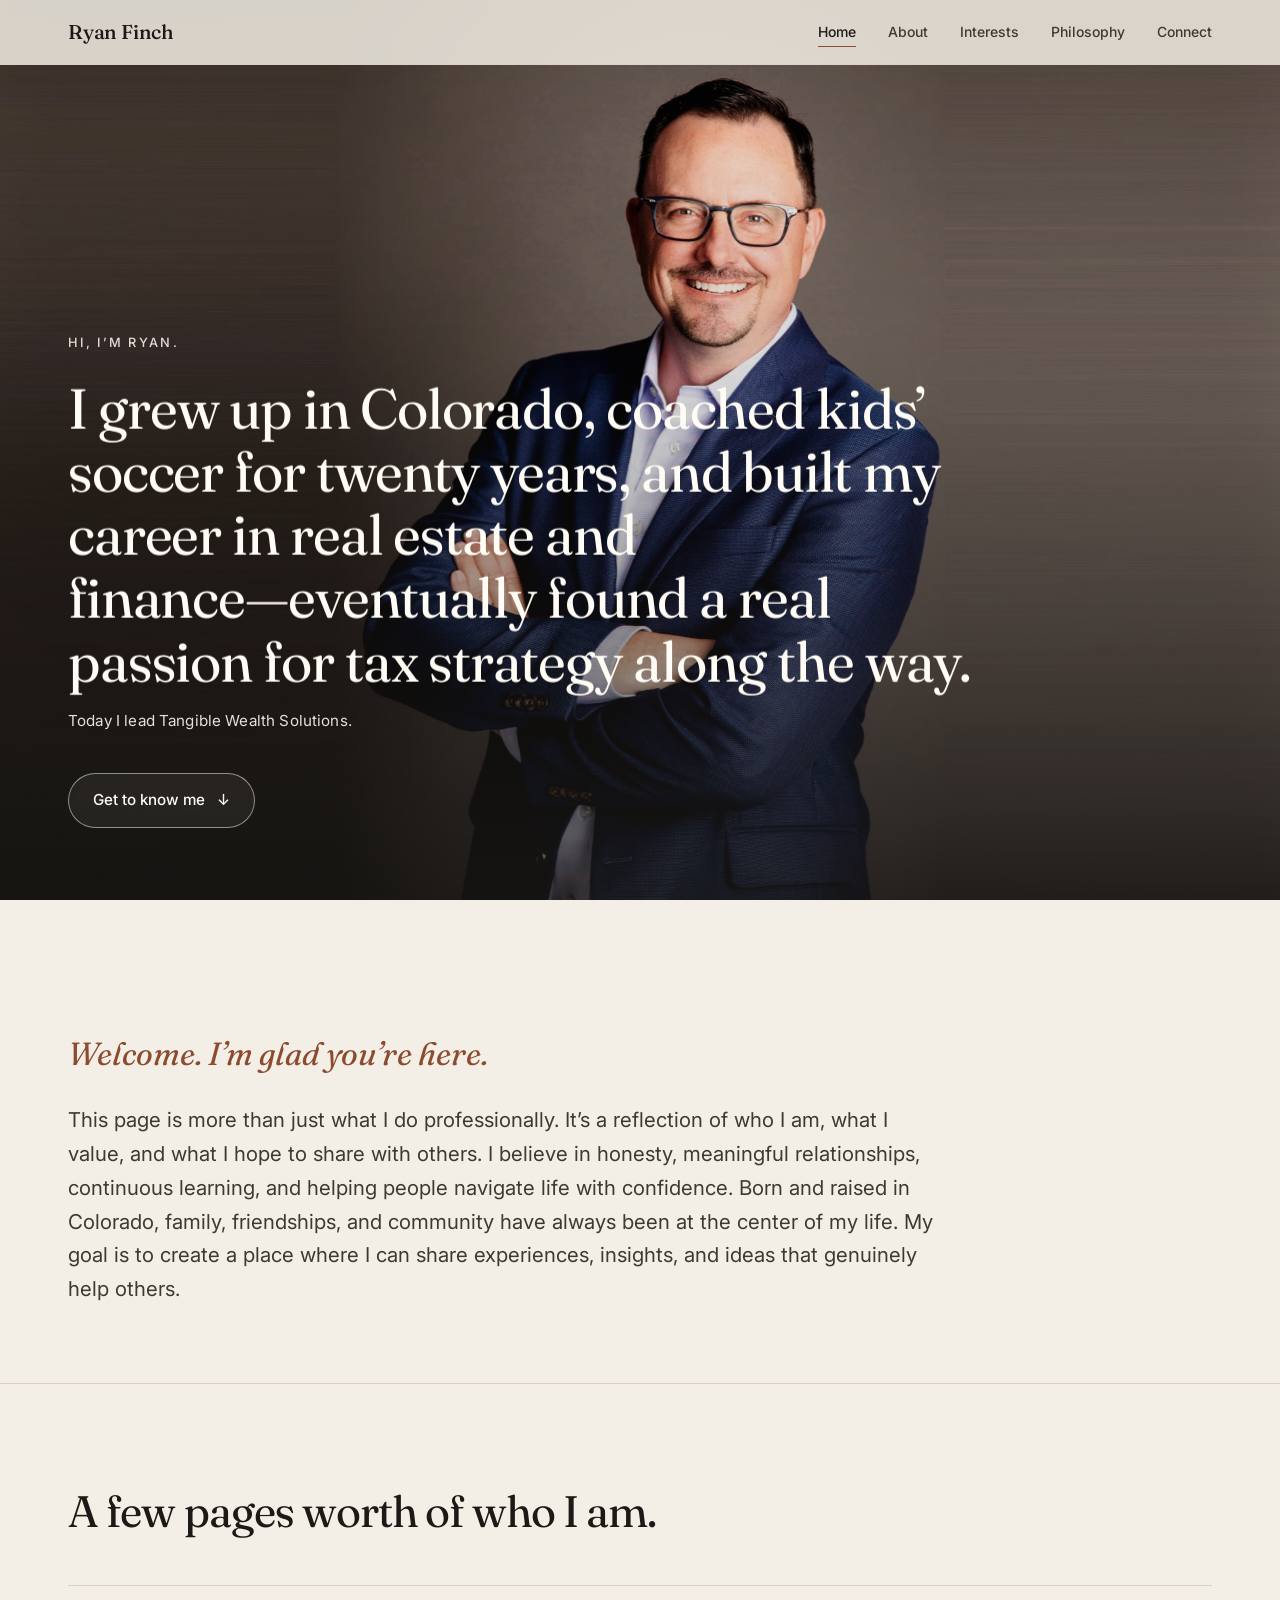
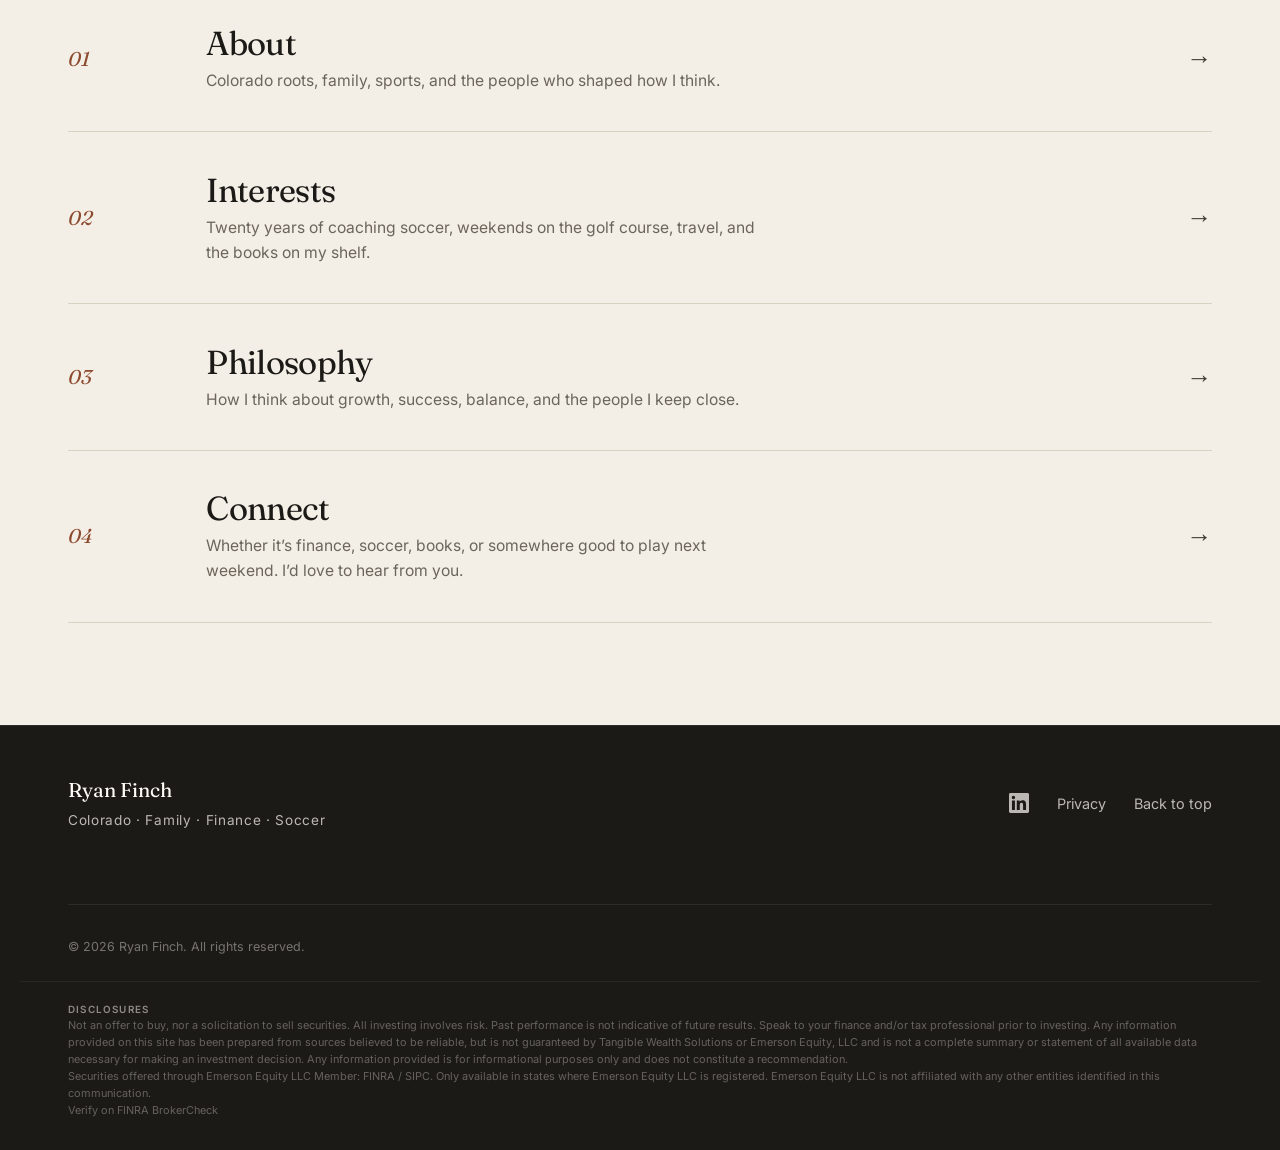
==== index.html @ 147a2b05 "minor updates before compliance review Minor edit to disclosure footer and file names for consistenc" ====
<!DOCTYPE html>
<html lang="en">
<head>
<meta charset="UTF-8" />
<meta name="viewport" content="width=device-width, initial-scale=1.0" />
<title>Ryan Finch | President of Tangible Wealth Solutions</title>
<meta name="description" content="Ryan Finch is President of Tangible Wealth Solutions. A personal site on family, soccer, Colorado, and how he thinks about helping people with money." />
<link rel="preconnect" href="https://fonts.googleapis.com" />
<link rel="preconnect" href="https://fonts.gstatic.com" crossorigin />
<link href="https://fonts.googleapis.com/css2?family=Fraunces:opsz,wght@9..144,300;9..144,400;9..144,500;9..144,600&family=Inter:wght@300;400;500;600&display=swap" rel="stylesheet" />
<link rel="icon" href="assets_favicon.ico" sizes="any" />
<link rel="icon" type="image/png" sizes="32x32" href="assets_favicon-32.png" />
<link rel="icon" type="image/png" sizes="192x192" href="assets_favicon-192.png" />
<link rel="apple-touch-icon" sizes="180x180" href="assets_apple-touch-icon.png" />
<link rel="stylesheet" href="styles.css" />
<script type="application/ld+json">
{
  "@context": "https://schema.org",
  "@type": "Person",
  "name": "Ryan Finch",
  "jobTitle": "President",
  "worksFor": {
    "@type": "Organization",
    "name": "Tangible Wealth Solutions"
  },
  "url": "https://ryandfinch.com/",
  "sameAs": [
    "https://www.linkedin.com/in/ryandfinch/"
  ],
  "alumniOf": {
    "@type": "CollegeOrUniversity",
    "name": "Colorado State University"
  },
  "homeLocation": {
    "@type": "Place",
    "name": "Colorado, United States"
  }
}
</script>
</head>
<body>

<header class="nav">
  <div class="nav__inner">
    <a href="index.html" class="nav__brand">Ryan Finch</a>
    <button class="nav__toggle" aria-label="Open menu" aria-controls="nav-menu" aria-expanded="false">
      <span class="nav__toggle-line"></span>
      <span class="nav__toggle-line"></span>
      <span class="nav__toggle-line"></span>
    </button>
    <nav class="nav__links" id="nav-menu">
      <a href="index.html" aria-current="page">Home</a>
      <a href="about.html">About</a>
      <a href="interests.html">Interests</a>
      <a href="philosophy.html">Philosophy</a>
      <a href="connect.html">Connect</a>
    </nav>
  </div>
</header>

<main>

  <section class="hero">
    <div class="hero__media">
      <img src="assets_hero.jpg" alt="Ryan Finch" />
    </div>
    <div class="hero__overlay">
      <p class="hero__eyebrow">Hi, I&rsquo;m Ryan.</p>
      <h1 class="hero__headline">I grew up in Colorado, coached kids&rsquo; soccer for twenty years, and built my career in real estate and finance&mdash;eventually found a real passion for tax strategy along the way.</h1>
      <p class="hero__sub">Today I lead Tangible Wealth Solutions.</p>
      <a class="hero__cta" href="about.html">
        <span>Get to know me</span>
        <span class="arrow" aria-hidden="true">&darr;</span>
      </a>
    </div>
  </section>

  <section class="welcome">
    <div class="container">
      <p class="welcome__lede">Welcome. I&rsquo;m glad you&rsquo;re here.</p>
      <p class="welcome__body">
        This page is more than just what I do professionally. It&rsquo;s a reflection of who I am, what I value,
        and what I hope to share with others. I believe in honesty, meaningful relationships, continuous learning,
        and helping people navigate life with confidence. Born and raised in Colorado, family, friendships, and
        community have always been at the center of my life. My goal is to create a place where I can share
        experiences, insights, and ideas that genuinely help others.
      </p>
    </div>
  </section>

  <section class="chapters">
    <div class="container">
      <div class="chapters__head">
        <h2 class="chapters__title">A few pages worth of who I am.</h2>
      </div>

      <div class="chapter-list">
        <a class="chapter" href="about.html">
          <span class="chapter__num">01</span>
          <div class="chapter__body">
            <h3 class="chapter__title">About</h3>
            <p class="chapter__tease">Colorado roots, family, sports, and the people who shaped how I think.</p>
          </div>
          <span class="chapter__arrow" aria-hidden="true">&rarr;</span>
        </a>

        <a class="chapter" href="interests.html">
          <span class="chapter__num">02</span>
          <div class="chapter__body">
            <h3 class="chapter__title">Interests</h3>
            <p class="chapter__tease">Twenty years of coaching soccer, weekends on the golf course, travel, and the books on my shelf.</p>
          </div>
          <span class="chapter__arrow" aria-hidden="true">&rarr;</span>
        </a>

        <a class="chapter" href="philosophy.html">
          <span class="chapter__num">03</span>
          <div class="chapter__body">
            <h3 class="chapter__title">Philosophy</h3>
            <p class="chapter__tease">How I think about growth, success, balance, and the people I keep close.</p>
          </div>
          <span class="chapter__arrow" aria-hidden="true">&rarr;</span>
        </a>

        <a class="chapter" href="connect.html">
          <span class="chapter__num">04</span>
          <div class="chapter__body">
            <h3 class="chapter__title">Connect</h3>
            <p class="chapter__tease">Whether it&rsquo;s finance, soccer, books, or somewhere good to play next weekend. I&rsquo;d love to hear from you.</p>
          </div>
          <span class="chapter__arrow" aria-hidden="true">&rarr;</span>
        </a>
      </div>
    </div>
  </section>

  <footer class="footer">
    <div class="container footer__inner">
      <div>
        <p class="footer__name">Ryan Finch</p>
        <p class="footer__tag">Colorado &middot; Family &middot; Finance &middot; Soccer</p>
      </div>
      <div class="footer__links">
        <a class="footer__icon" href="https://www.linkedin.com/in/ryandfinch/" target="_blank" rel="noopener" aria-label="LinkedIn"><svg viewBox="0 0 24 24" aria-hidden="true"><path d="M20.45 20.45h-3.55v-5.57c0-1.33-.03-3.04-1.85-3.04-1.85 0-2.14 1.45-2.14 2.94v5.67H9.36V9h3.41v1.56h.05c.48-.9 1.64-1.85 3.37-1.85 3.6 0 4.27 2.37 4.27 5.46v6.28zM5.34 7.43a2.06 2.06 0 1 1 0-4.12 2.06 2.06 0 0 1 0 4.12zM7.12 20.45H3.56V9h3.56v11.45zM22.23 0H1.77C.79 0 0 .77 0 1.72v20.56C0 23.23.79 24 1.77 24h20.46c.98 0 1.77-.77 1.77-1.72V1.72C24 .77 23.21 0 22.23 0z"/></svg></a>
        <a href="privacy.html">Privacy</a>
        <a href="#top">Back to top</a>
      </div>
      <p class="footer__copy">&copy; <span id="year"></span> Ryan Finch. All rights reserved.</p>
    </div>
    <div class="container footer__disclosures">
      <p class="footer__disclosures-title">Disclosures</p>
      <p>Not an offer to buy, nor a solicitation to sell securities. All investing involves risk. Past performance is not indicative of future results. Speak to your finance and/or tax professional prior to investing. Any information provided on this site has been prepared from sources believed to be reliable, but is not guaranteed by Tangible Wealth Solutions or Emerson Equity, LLC and is not a complete summary or statement of all available data necessary for making an investment decision. Any information provided is for informational purposes only and does not constitute a recommendation.</p>
      <p>Securities offered through Emerson Equity LLC Member: <a href="https://www.finra.org/" target="_blank" rel="noopener">FINRA</a> / <a href="https://www.sipc.org/" target="_blank" rel="noopener">SIPC</a>. Only available in states where Emerson Equity LLC is registered. Emerson Equity LLC is not affiliated with any other entities identified in this communication.</p>
      <p><a href="https://brokercheck.finra.org" target="_blank" rel="noopener">Verify on FINRA BrokerCheck</a></p>
    </div>
  </footer>

</main>

<script src="script.js"></script>
</body>
</html>
---- styles.css ----
/* =========================
   Ryan Finch | Personal Site
   Inspired by warm, editorial,
   minimal portfolio aesthetics.
   ========================= */

:root {
  --bg:        #F4EFE6;   /* warm cream */
  --bg-deep:   #ECE5D8;   /* slightly deeper cream */
  --ink:       #1C1A17;   /* near-black, warm */
  --ink-soft:  #3D3A33;
  --muted:     #6B655B;
  --line:      #D9D2C3;
  --accent:    #8C4A2E;   /* terracotta / Colorado red rock */
  --accent-2:  #2E4A3B;   /* deep pine green */
  --white:     #FFFCF6;

  --serif: "Fraunces", "Cormorant Garamond", Georgia, "Times New Roman", serif;
  --sans:  "Inter", -apple-system, BlinkMacSystemFont, "Segoe UI", Roboto, sans-serif;

  --maxw: 1240px;
  --gut:  clamp(1.25rem, 4vw, 3rem);
}

* { box-sizing: border-box; }

html { scroll-behavior: smooth; }

body {
  margin: 0;
  background: var(--bg);
  color: var(--ink);
  font-family: var(--sans);
  font-weight: 400;
  font-size: 17px;
  line-height: 1.6;
  -webkit-font-smoothing: antialiased;
  -moz-osx-font-smoothing: grayscale;
}

img { max-width: 100%; display: block; }

a { color: inherit; text-decoration: none; }

.container {
  max-width: var(--maxw);
  margin: 0 auto;
  padding: 0 var(--gut);
}

/* =========================
   Navigation
   ========================= */
.nav {
  position: fixed;
  top: 0; left: 0; right: 0;
  z-index: 50;
  background: rgba(244, 239, 230, 0.85);
  backdrop-filter: blur(12px);
  -webkit-backdrop-filter: blur(12px);
  border-bottom: 1px solid rgba(217, 210, 195, 0.6);
}
.nav__inner {
  max-width: var(--maxw);
  margin: 0 auto;
  padding: 1rem var(--gut);
  display: flex;
  align-items: center;
  justify-content: space-between;
}
.nav__brand {
  font-family: var(--serif);
  font-size: 1.25rem;
  font-weight: 500;
  letter-spacing: -0.01em;
}
.nav__links {
  display: flex;
  gap: 2rem;
}
.nav__links a {
  font-size: 0.875rem;
  font-weight: 500;
  color: var(--ink-soft);
  position: relative;
  transition: color 0.2s ease;
}
.nav__links a::after {
  content: "";
  position: absolute;
  left: 0; right: 0; bottom: -4px;
  height: 1px;
  background: var(--accent);
  transform: scaleX(0);
  transform-origin: left;
  transition: transform 0.3s ease;
}
.nav__links a:hover { color: var(--ink); }
.nav__links a:hover::after { transform: scaleX(1); }
.nav__links a[aria-current="page"] { color: var(--ink); }
.nav__links a[aria-current="page"]::after { transform: scaleX(1); }

.nav__toggle {
  display: none;
  background: transparent;
  border: 0;
  padding: 0.4rem 0.55rem;
  cursor: pointer;
  width: 2.6rem;
  height: 2.6rem;
  border-radius: 999px;
  transition: background 0.2s ease;
}
.nav__toggle:hover { background: rgba(28, 26, 23, 0.05); }
.nav__toggle-line {
  display: block;
  width: 22px;
  height: 1.5px;
  background: var(--ink);
  margin: 5px auto;
  transition: transform 0.3s ease, opacity 0.2s ease;
  transform-origin: center;
}

@media (max-width: 720px) {
  .nav__brand { font-size: 1.05rem; }
  .nav__toggle { display: block; }

  .nav__links {
    position: absolute;
    top: 100%;
    left: 0;
    right: 0;
    flex-direction: column;
    gap: 0;
    padding: 0.5rem var(--gut) 1rem;
    background: rgba(244, 239, 230, 0.98);
    backdrop-filter: blur(12px);
    -webkit-backdrop-filter: blur(12px);
    border-bottom: 1px solid rgba(217, 210, 195, 0.6);
    transform: translateY(-8px);
    opacity: 0;
    pointer-events: none;
    transition: transform 0.25s ease, opacity 0.25s ease;
  }
  .nav.is-open .nav__links {
    transform: translateY(0);
    opacity: 1;
    pointer-events: auto;
  }
  .nav__links a {
    font-size: 1rem;
    padding: 0.85rem 0.25rem;
    border-bottom: 1px solid rgba(217, 210, 195, 0.55);
  }
  .nav__links a:last-child { border-bottom: 0; }
  .nav__links a::after { display: none; }

  .nav.is-open .nav__toggle-line:nth-child(1) {
    transform: translateY(6.5px) rotate(45deg);
  }
  .nav.is-open .nav__toggle-line:nth-child(2) {
    opacity: 0;
  }
  .nav.is-open .nav__toggle-line:nth-child(3) {
    transform: translateY(-6.5px) rotate(-45deg);
  }
}

/* =========================
   Hero
   ========================= */
.hero {
  position: relative;
  min-height: 100vh;
  width: 100%;
  overflow: hidden;
  display: flex;
  align-items: flex-end;
}
.hero__media {
  position: absolute; inset: 0;
  z-index: 0;
}
.hero__media img {
  width: 100%;
  height: 100%;
  object-fit: cover;
  object-position: center top;
  filter: saturate(0.95) contrast(1.02);
}
.hero__media::after {
  content: "";
  position: absolute; inset: 0;
  background: linear-gradient(
    180deg,
    rgba(28, 26, 23, 0.05) 0%,
    rgba(28, 26, 23, 0.15) 40%,
    rgba(28, 26, 23, 0.75) 100%
  );
}
.hero__overlay {
  position: relative;
  z-index: 1;
  width: 100%;
  max-width: var(--maxw);
  margin: 0 auto;
  padding: 0 var(--gut) clamp(3rem, 8vh, 6rem);
  color: var(--white);
}
.hero__eyebrow {
  font-family: var(--sans);
  font-size: 0.8rem;
  text-transform: uppercase;
  letter-spacing: 0.18em;
  margin: 0 0 1.5rem;
  opacity: 0.85;
  font-weight: 500;
}
.hero__headline {
  font-family: var(--serif);
  font-weight: 400;
  font-size: clamp(1.85rem, 4.4vw, 3.85rem);
  line-height: 1.12;
  letter-spacing: -0.02em;
  margin: 0 0 1rem;
  max-width: 26ch;
}
.hero__sub {
  font-family: var(--sans);
  font-size: clamp(0.95rem, 1.1vw, 1.05rem);
  letter-spacing: 0.01em;
  margin: 0 0 2.5rem;
  opacity: 0.88;
  font-weight: 400;
}
.hero__cta {
  display: inline-flex;
  align-items: center;
  gap: 0.75rem;
  font-size: 0.95rem;
  font-weight: 500;
  padding: 0.9rem 1.5rem;
  border: 1px solid rgba(255, 252, 246, 0.5);
  border-radius: 999px;
  background: rgba(255, 252, 246, 0.06);
  backdrop-filter: blur(4px);
  transition: background 0.25s ease, border-color 0.25s ease, transform 0.25s ease;
}
.hero__cta:hover {
  background: rgba(255, 252, 246, 0.15);
  border-color: rgba(255, 252, 246, 0.9);
  transform: translateY(-1px);
}
.hero__cta .arrow {
  transition: transform 0.25s ease;
}
.hero__cta:hover .arrow { transform: translateY(3px); }

/* Desktop: backdrop color matches the photo's studio background so the
   scaled-down image (set via script.js parallax) blends at the edges.
   Image scale lives in script.js; CSS transforms here would be overridden. */
@media (min-width: 900px) {
  .hero__media { background: #3a322c; }
}

/* =========================
   Section primitives
   ========================= */
.section-title {
  font-family: var(--serif);
  font-weight: 400;
  font-size: clamp(1.85rem, 4vw, 3rem);
  line-height: 1.15;
  letter-spacing: -0.02em;
  margin: 0 0 2rem;
  color: var(--ink);
}
.section-title--large {
  font-size: clamp(2.25rem, 5vw, 4rem);
  max-width: 22ch;
  margin-bottom: 3rem;
}
.section-title--center {
  text-align: center;
  margin-left: auto;
  margin-right: auto;
  max-width: 16ch;
}
.section-num {
  font-family: var(--sans);
  font-size: 0.78rem;
  font-weight: 500;
  letter-spacing: 0.15em;
  color: var(--accent);
}
.section-name {
  font-family: var(--sans);
  font-size: 0.78rem;
  font-weight: 500;
  letter-spacing: 0.15em;
  text-transform: uppercase;
  color: var(--muted);
  margin-left: 0.75rem;
}

/* =========================
   Welcome
   ========================= */
.welcome {
  padding: clamp(5rem, 10vw, 8rem) 0 clamp(3rem, 6vw, 5rem);
  background: var(--bg);
}
.welcome__lede {
  font-family: var(--serif);
  font-style: italic;
  font-size: clamp(1.5rem, 3vw, 2rem);
  color: var(--accent);
  margin: 0 0 1.5rem;
  max-width: 880px;
}
.welcome__body {
  font-size: clamp(1.1rem, 1.6vw, 1.3rem);
  line-height: 1.65;
  color: var(--ink-soft);
  margin: 0;
  max-width: 880px;
}

/* =========================
   About
   ========================= */
.about {
  padding: clamp(4rem, 8vw, 7rem) 0;
  border-top: 1px solid var(--line);
}
.about__grid {
  display: block;
}
.about__content { max-width: 880px; }
.about__content p {
  font-size: 1.05rem;
  line-height: 1.75;
  color: var(--ink-soft);
  margin: 0 0 1.4rem;
}
.about__close {
  font-family: var(--serif);
  font-style: italic;
  font-size: 1.25rem !important;
  color: var(--ink) !important;
  border-left: 2px solid var(--accent);
  padding-left: 1.25rem;
  margin-top: 2rem !important;
}

/* =========================
   Values
   ========================= */
.values {
  padding: clamp(4rem, 8vw, 7rem) 0;
  background: var(--bg-deep);
  border-top: 1px solid var(--line);
}
.values__head {
  text-align: center;
  margin-bottom: 0.5rem;
}
.values__head .section-name { margin-left: 0.75rem; }
.values__grid {
  margin-top: 3rem;
  display: grid;
  grid-template-columns: repeat(auto-fit, minmax(220px, 1fr));
  gap: 1px;
  background: var(--line);
  border: 1px solid var(--line);
}
.value {
  background: var(--bg-deep);
  padding: 2.5rem 2rem;
  transition: background 0.3s ease;
}
.value:hover { background: var(--bg); }
.value h3 {
  font-family: var(--serif);
  font-size: 1.4rem;
  font-weight: 500;
  margin: 0 0 0.75rem;
  color: var(--ink);
}
.value p {
  font-size: 0.96rem;
  color: var(--ink-soft);
  margin: 0;
  line-height: 1.6;
}

/* =========================
   Interests
   ========================= */
.interests {
  padding: clamp(4rem, 8vw, 7rem) 0;
  border-top: 1px solid var(--line);
}
.interests__head { margin-bottom: 3rem; }
.interests__head .section-name { margin-left: 0.75rem; }
.interests__head .section-title { margin-top: 1rem; }

.interest {
  background: var(--bg-deep);
  padding: clamp(2rem, 4vw, 3.5rem);
  border-radius: 4px;
  position: relative;
  transition: transform 0.4s ease, box-shadow 0.4s ease;
}
.interest:hover {
  transform: translateY(-2px);
  box-shadow: 0 20px 40px -25px rgba(28, 26, 23, 0.25);
}
.interest__tag {
  display: inline-block;
  font-size: 0.72rem;
  font-weight: 600;
  letter-spacing: 0.18em;
  text-transform: uppercase;
  color: var(--accent);
  margin-bottom: 1rem;
}
.interest h3 {
  font-family: var(--serif);
  font-size: clamp(1.4rem, 2.2vw, 1.85rem);
  font-weight: 400;
  line-height: 1.2;
  margin: 0 0 1.25rem;
  letter-spacing: -0.015em;
  color: var(--ink);
}
.interest p {
  font-size: 1rem;
  line-height: 1.7;
  color: var(--ink-soft);
  margin: 0 0 1rem;
}

/* Featured (soccer) */
.interest--featured {
  display: grid;
  grid-template-columns: 1fr 2fr;
  gap: clamp(2rem, 4vw, 4rem);
  margin-bottom: 1.5rem;
}
.interest--featured .interest__meta {
  display: flex;
  flex-direction: column;
  justify-content: space-between;
}
.interest--featured .interest__lede {
  font-family: var(--serif);
  font-size: clamp(1.5rem, 2.4vw, 2.1rem);
  line-height: 1.2;
  color: var(--ink);
  margin-top: 1rem;
  letter-spacing: -0.015em;
}
.interest--featured blockquote {
  margin: 1.75rem 0;
  padding: 1.25rem 0 1.25rem 1.5rem;
  border-left: 3px solid var(--accent);
  font-family: var(--serif);
  font-style: italic;
  font-size: 1.25rem;
  line-height: 1.45;
  color: var(--ink);
}
@media (max-width: 800px) {
  .interest--featured { grid-template-columns: 1fr; }
}

/* Card row */
.interest-row {
  display: grid;
  grid-template-columns: 1fr 1fr;
  gap: 1.5rem;
}
.interest--wide { grid-column: 1 / -1; }
@media (max-width: 800px) {
  .interest-row { grid-template-columns: 1fr; }
}

/* Two-column body text inside an interest (collapses on mobile) */
.interest__two-col {
  display: grid;
  grid-template-columns: 1fr 1fr;
  gap: 2rem;
  margin-top: 2rem;
}
@media (max-width: 800px) {
  .interest__two-col { grid-template-columns: 1fr; gap: 0; }
}

.booklist {
  list-style: none;
  margin: 0.5rem 0 0;
  padding: 0;
}
.booklist li {
  padding: 1rem 0;
  border-bottom: 1px solid var(--line);
  font-size: 1rem;
  line-height: 1.6;
  color: var(--ink-soft);
}
.booklist li:last-child { border-bottom: none; }
.booklist strong {
  font-family: var(--serif);
  font-weight: 500;
  color: var(--ink);
  font-size: 1.08rem;
}

/* =========================
   Education
   ========================= */
.education {
  padding: clamp(4rem, 8vw, 7rem) 0;
  background: var(--bg-deep);
  border-top: 1px solid var(--line);
}
.education__grid {
  display: block;
}
.education__content { max-width: 880px; }
.education__major {
  font-family: var(--serif);
  font-style: italic;
  font-size: 1.2rem;
  color: var(--accent);
  margin: -1rem 0 1.5rem;
}
.education__content p {
  font-size: 1.05rem;
  line-height: 1.75;
  color: var(--ink-soft);
}

/* =========================
   Philosophy
   ========================= */
.philosophy {
  padding: clamp(5rem, 10vw, 9rem) 0;
  border-top: 1px solid var(--line);
}
.philosophy__head {
  margin-bottom: 1.5rem;
}
.philosophy__head .section-name { margin-left: 0.75rem; }
.philosophy__columns {
  margin-top: 3rem;
  display: grid;
  grid-template-columns: repeat(2, 1fr);
  gap: clamp(2rem, 5vw, 4rem) clamp(2rem, 4vw, 5rem);
}
.philosophy__columns h3 {
  font-family: var(--sans);
  font-size: 0.85rem;
  font-weight: 600;
  text-transform: uppercase;
  letter-spacing: 0.12em;
  color: var(--accent);
  margin: 0 0 1rem;
}
.philosophy__columns p {
  font-size: 1.05rem;
  line-height: 1.7;
  color: var(--ink-soft);
  margin: 0 0 1rem;
}
@media (max-width: 800px) {
  .philosophy__columns { grid-template-columns: 1fr; }
}

/* =========================
   Connect
   ========================= */
.connect {
  padding: clamp(5rem, 10vw, 9rem) 0;
  background: var(--ink);
  color: var(--white);
}
.connect__head {
  margin-bottom: 1.5rem;
}
.connect__head .section-num { color: #D9A87A; }
.connect__head .section-name { color: rgba(255,252,246,0.55); margin-left: 0.75rem; }
.connect .section-title { color: var(--white); }
.connect__lede {
  font-family: var(--serif);
  font-style: italic;
  font-size: clamp(1.15rem, 2vw, 1.5rem);
  line-height: 1.5;
  color: rgba(255,252,246,0.75);
  max-width: 38ch;
  margin: 0 0 2.5rem;
}
.connect__actions {
  display: flex;
  flex-wrap: wrap;
  gap: 1rem;
}
.btn {
  display: inline-flex;
  align-items: center;
  gap: 0.85rem;
  font-size: 1rem;
  font-weight: 500;
  padding: 1.1rem 1.75rem;
  border-radius: 999px;
  transition: background 0.25s ease, color 0.25s ease, transform 0.25s ease;
}
.btn--primary {
  background: var(--white);
  color: var(--ink);
}
.btn--primary:hover {
  background: #D9A87A;
  color: var(--ink);
  transform: translateY(-1px);
}
.btn .arrow {
  transition: transform 0.25s ease;
}
.btn:hover .arrow { transform: translateX(4px); }

/* =========================
   Footer
   ========================= */
.footer {
  background: var(--ink);
  color: rgba(255,252,246,0.7);
  padding: 3rem 0 2rem;
  border-top: 1px solid rgba(255,252,246,0.08);
}
.footer__inner {
  display: grid;
  grid-template-columns: 1fr auto;
  gap: 2rem;
  align-items: center;
}
.footer__name {
  font-family: var(--serif);
  font-size: 1.25rem;
  color: var(--white);
  margin: 0 0 0.25rem;
}
.footer__tag {
  font-size: 0.85rem;
  margin: 0;
  letter-spacing: 0.05em;
}
.footer__links {
  display: flex;
  gap: 1.75rem;
  font-size: 0.9rem;
}
.footer__links a {
  color: rgba(255,252,246,0.7);
  transition: color 0.2s ease;
}
.footer__links a:hover { color: var(--white); }
.footer__icon { display: inline-flex; align-items: center; }
.footer__icon svg { width: 20px; height: 20px; fill: currentColor; display: block; }
.footer__copy {
  grid-column: 1 / -1;
  font-size: 0.78rem;
  color: rgba(255,252,246,0.4);
  margin: 2.5rem 0 0;
  padding-top: 2rem;
  border-top: 1px solid rgba(255,252,246,0.08);
}
.footer__disclosures {
  margin-top: 1.5rem;
  padding-top: 1.25rem;
  border-top: 1px solid rgba(255,252,246,0.06);
  font-size: 0.68rem;
  line-height: 1.55;
  color: rgba(255,252,246,0.32);
}
.footer__disclosures p { margin: 0; }
.footer__disclosures-title {
  font-family: var(--sans);
  font-weight: 600;
  margin: 0 0 0.4rem;
  text-transform: uppercase;
  letter-spacing: 0.12em;
  font-size: 0.62rem;
  color: rgba(255,252,246,0.5);
}
@media (max-width: 640px) {
  .footer__inner { grid-template-columns: 1fr; }
}

/* =========================
   Reveal-on-scroll
   ========================= */
.reveal {
  opacity: 0;
  transform: translateY(20px);
  transition: opacity 0.8s ease, transform 0.8s ease;
}
.reveal.is-visible {
  opacity: 1;
  transform: translateY(0);
}

/* =========================
   Hero headline word cascade
   ========================= */
.hero__word {
  display: inline-block;
  opacity: 0;
  transform: translateY(0.45em);
  animation: hero-word-reveal 1s cubic-bezier(0.2, 0.8, 0.2, 1) forwards;
  will-change: transform, opacity;
}
@keyframes hero-word-reveal {
  to { opacity: 1; transform: translateY(0); }
}

/* =========================
   Click flash on cards & image links
   ========================= */
.is-clicked {
  animation: click-flash 0.55s cubic-bezier(0.2, 0.8, 0.2, 1);
}
@keyframes click-flash {
  0%, 100% { filter: none; }
  45% { filter: brightness(1.12) saturate(1.06); }
}
.gallery__item.is-clicked img,
.chapter.is-clicked .chapter__title { transition: transform 0.4s cubic-bezier(0.2, 0.8, 0.2, 1); }

/* Hero parallax layer needs a hint */
.hero__media img { will-change: transform; }

@media (prefers-reduced-motion: reduce) {
  * { transition: none !important; animation: none !important; }
  .reveal { opacity: 1; transform: none; }
  .hero__word { opacity: 1; transform: none; }
  html { scroll-behavior: auto; }
}

/* =========================
   Inner-page header
   (smaller than the home hero)
   ========================= */
.page-header {
  padding: clamp(7rem, 14vw, 11rem) 0 clamp(2.5rem, 5vw, 4rem);
  border-bottom: 1px solid var(--line);
}
.page-header__eyebrow {
  font-family: var(--sans);
  font-size: 0.78rem;
  letter-spacing: 0.18em;
  text-transform: uppercase;
  color: var(--accent);
  margin: 0 0 1.25rem;
  font-weight: 500;
}
.page-header__title {
  font-family: var(--serif);
  font-weight: 400;
  font-size: clamp(2.5rem, 6vw, 5rem);
  line-height: 1.05;
  letter-spacing: -0.025em;
  margin: 0 0 1.5rem;
  max-width: 22ch;
  color: var(--ink);
}
.page-header__lede {
  font-family: var(--serif);
  font-style: italic;
  font-size: clamp(1.1rem, 1.8vw, 1.4rem);
  line-height: 1.5;
  color: var(--ink-soft);
  max-width: 48ch;
  margin: 0;
}

/* =========================
   Chapter cards (homepage)
   ========================= */
.chapters {
  padding: clamp(4rem, 8vw, 7rem) 0;
  border-top: 1px solid var(--line);
}
.chapters__head {
  margin-bottom: 3rem;
  display: flex;
  flex-direction: column;
  gap: 1rem;
}
.chapters__head .section-name { margin-left: 0.75rem; }
.chapters__title {
  font-family: var(--serif);
  font-weight: 400;
  font-size: clamp(1.85rem, 3.5vw, 2.75rem);
  line-height: 1.15;
  letter-spacing: -0.02em;
  margin: 0;
  max-width: 24ch;
  color: var(--ink);
}
.chapter-list {
  border-top: 1px solid var(--line);
}
.chapter {
  display: grid;
  grid-template-columns: 100px 1fr auto;
  gap: clamp(1rem, 3vw, 3rem);
  align-items: center;
  padding: clamp(1.75rem, 3vw, 2.5rem) 0;
  border-bottom: 1px solid var(--line);
  transition: padding 0.3s ease;
}
.chapter:hover {
  padding-left: 0.5rem;
}
.chapter__num {
  font-family: var(--serif);
  font-style: italic;
  font-size: 1.25rem;
  color: var(--accent);
}
.chapter__body { display: flex; flex-direction: column; gap: 0.35rem; }
.chapter__title {
  font-family: var(--serif);
  font-weight: 400;
  font-size: clamp(1.5rem, 2.6vw, 2.25rem);
  line-height: 1.15;
  letter-spacing: -0.02em;
  margin: 0;
  color: var(--ink);
  transition: color 0.25s ease;
}
.chapter:hover .chapter__title { color: var(--accent); }
.chapter__tease {
  font-size: 0.98rem;
  color: var(--muted);
  margin: 0;
  max-width: 56ch;
}
.chapter__arrow {
  font-family: var(--serif);
  font-size: 1.6rem;
  color: var(--ink-soft);
  transition: transform 0.25s ease, color 0.25s ease;
}
.chapter:hover .chapter__arrow {
  transform: translateX(8px);
  color: var(--accent);
}
@media (max-width: 720px) {
  .chapter { grid-template-columns: 50px 1fr auto; gap: 1rem; }
  .chapter__num { font-size: 1rem; }
}

/* =========================
   Gallery (multi-image grid)
   ========================= */
.gallery {
  margin: 2rem 0 0;
  display: grid;
  grid-template-columns: 1.4fr 1fr 1fr;
  grid-template-rows: 1fr 1fr;
  gap: 0.75rem;
  min-height: 520px;
}
.gallery__item {
  position: relative;
  overflow: hidden;
  border-radius: 4px;
  background: var(--bg-deep);
}
.gallery__item img {
  width: 100%;
  height: 100%;
  object-fit: cover;
  transition: transform 0.6s ease;
}
.gallery__item:hover img { transform: scale(1.04); }
.gallery__item--tall {
  grid-row: 1 / span 2;
}
.gallery__caption {
  position: absolute;
  left: 1rem; bottom: 1rem;
  color: var(--white);
  font-family: var(--serif);
  font-style: italic;
  font-size: 0.95rem;
  text-shadow: 0 2px 8px rgba(0,0,0,0.5);
}
@media (max-width: 720px) {
  .gallery {
    grid-template-columns: 1fr 1fr;
    grid-template-rows: auto;
    min-height: 0;
  }
  .gallery__item--tall { grid-row: auto; grid-column: 1 / -1; aspect-ratio: 16/10; }
  .gallery__item:not(.gallery__item--tall) { aspect-ratio: 4/3; }
}

/* =========================
   Featured photo (single)
   ========================= */
.feature-photo {
  margin: 2rem 0 2.5rem;
  border-radius: 4px;
  overflow: hidden;
  background: var(--bg-deep);
}
.feature-photo img {
  width: 100%;
  height: auto;
  display: block;
  transition: transform 0.6s ease;
}
.feature-photo:hover img { transform: scale(1.02); }
.feature-photo__caption {
  font-family: var(--serif);
  font-style: italic;
  font-size: 0.95rem;
  color: var(--muted);
  margin: 0.85rem 0 0;
  text-align: center;
}

/* For the soccer feature: photo on one side, text on other */
.interest--photo-split {
  display: grid;
  grid-template-columns: 1fr 1fr;
  gap: 0;
  align-items: stretch;
  overflow: hidden;
  padding: 0 !important;
}
.interest--photo-split .interest__photo {
  background: var(--bg);
  min-height: 100%;
}
.interest--photo-split .interest__photo img {
  width: 100%;
  height: 100%;
  object-fit: cover;
  object-position: center;
}
.interest--photo-split .interest__text {
  padding: clamp(2rem, 4vw, 3.5rem);
}
@media (max-width: 800px) {
  .interest--photo-split { grid-template-columns: 1fr; }
  .interest--photo-split .interest__photo { aspect-ratio: 4/5; }
}

/* =========================
   Next-up (page-to-page nav)
   ========================= */
.next-up {
  padding: clamp(4rem, 8vw, 6rem) 0;
  border-top: 1px solid var(--line);
  background: var(--bg-deep);
}
.next-up a {
  display: flex;
  flex-direction: column;
  gap: 0.5rem;
  transition: transform 0.3s ease;
}
.next-up a:hover { transform: translateX(8px); }
.next-up__label {
  font-family: var(--sans);
  font-size: 0.78rem;
  text-transform: uppercase;
  letter-spacing: 0.18em;
  color: var(--accent);
}
.next-up__title {
  font-family: var(--serif);
  font-weight: 400;
  font-size: clamp(2rem, 4.5vw, 3.5rem);
  line-height: 1.1;
  letter-spacing: -0.02em;
  color: var(--ink);
  margin: 0;
}
.next-up__title .arrow {
  display: inline-block;
  margin-left: 0.5rem;
  transition: transform 0.3s ease;
}
.next-up a:hover .next-up__title .arrow { transform: translateX(6px); }
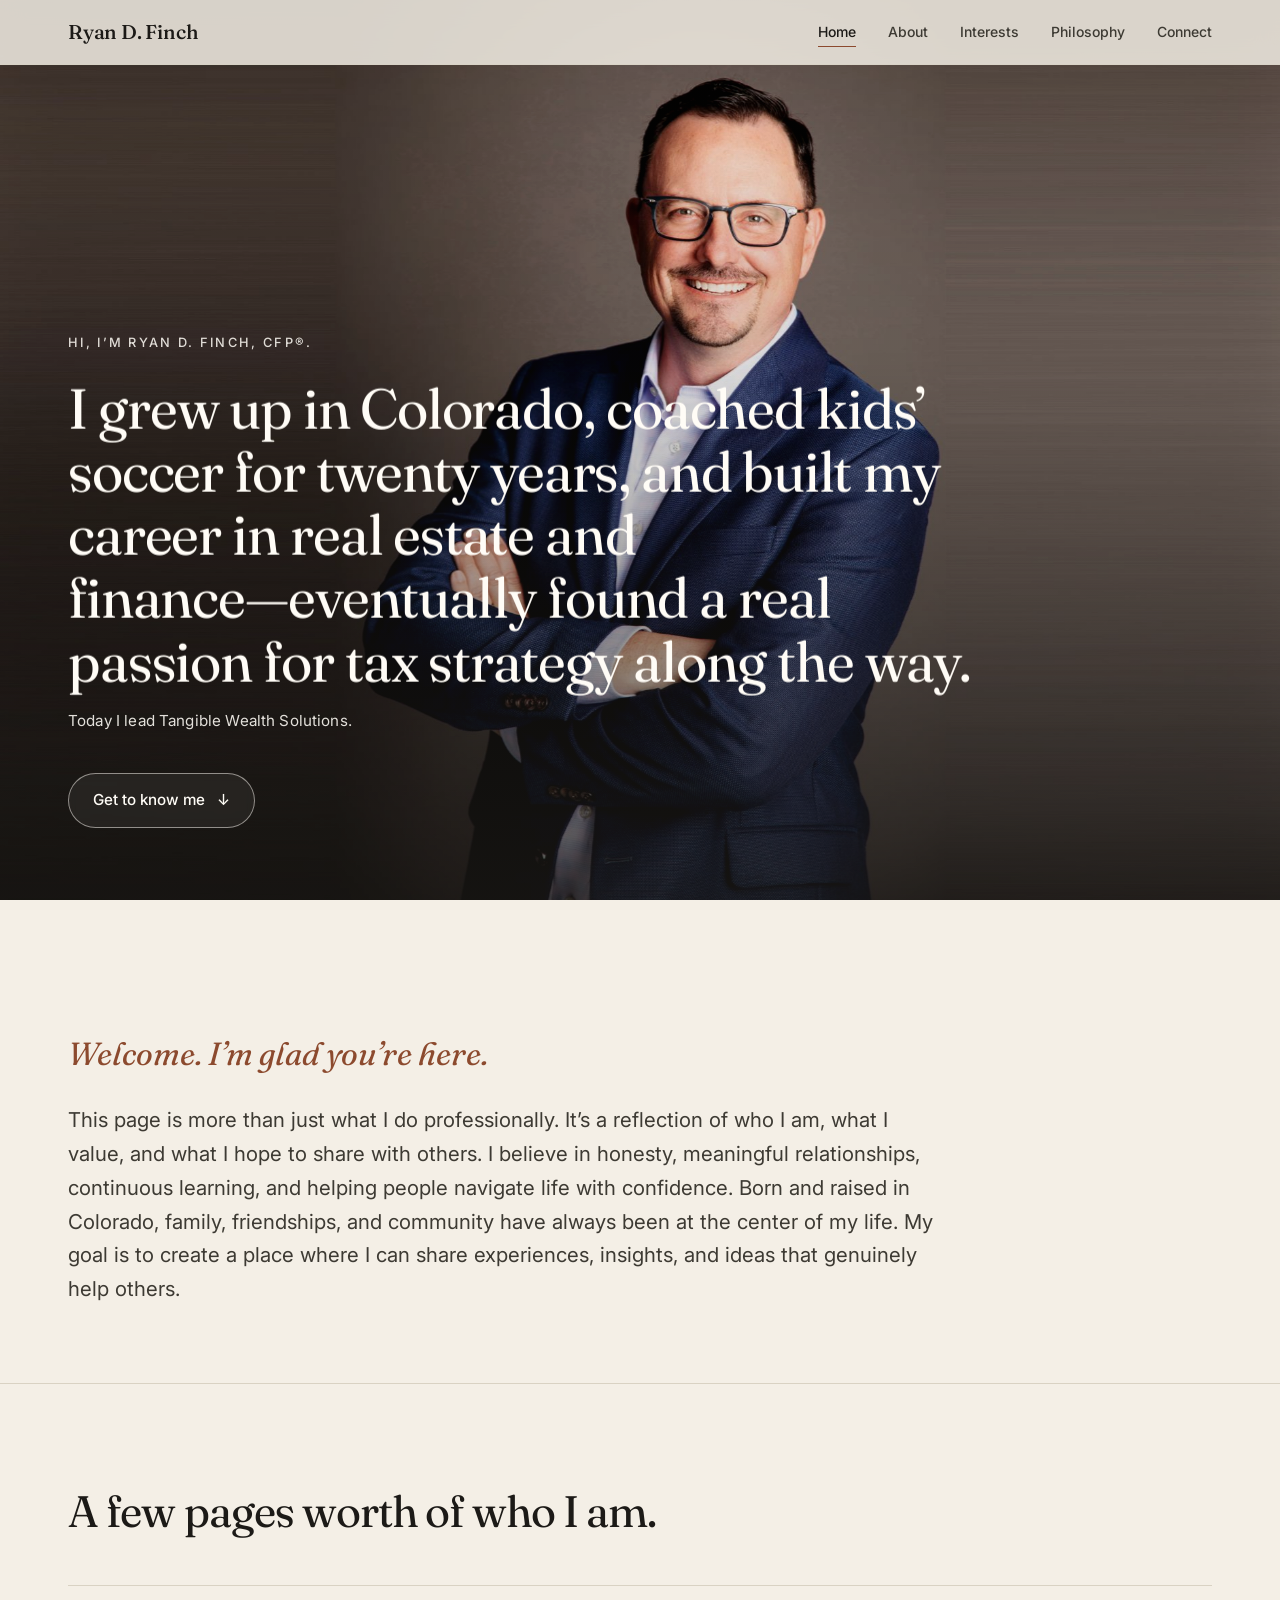
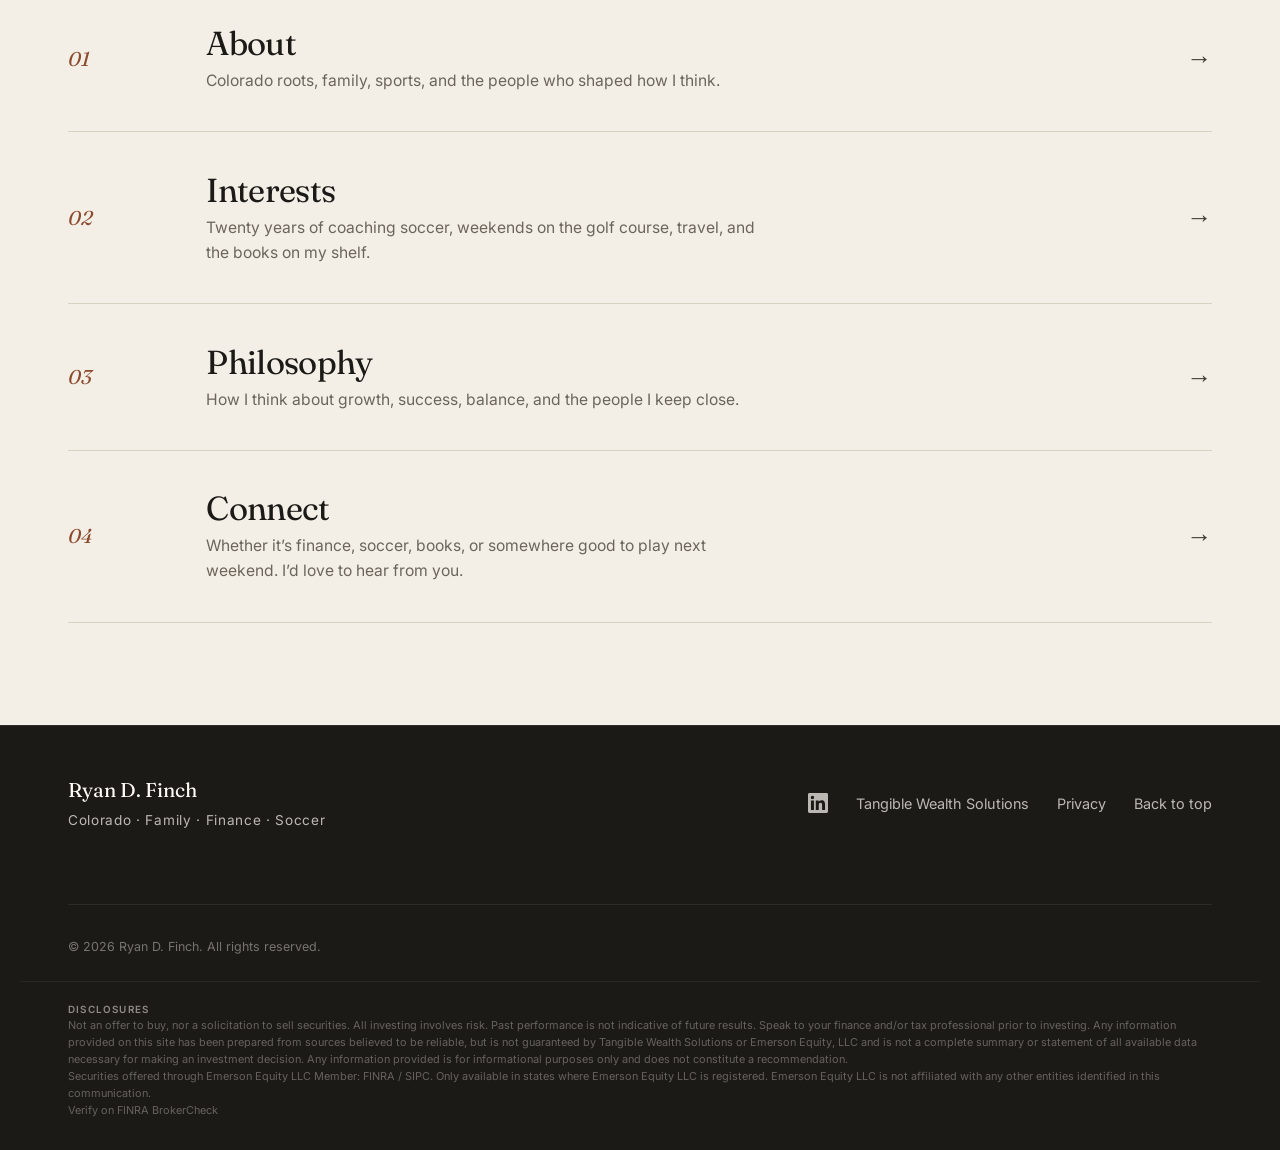
==== commit e5f17118: "SEO edits" ====
--- a/index.html
+++ b/index.html
@@ -3,8 +3,22 @@
 <head>
 <meta charset="UTF-8" />
 <meta name="viewport" content="width=device-width, initial-scale=1.0" />
-<title>Ryan Finch | President of Tangible Wealth Solutions</title>
-<meta name="description" content="Ryan Finch is President of Tangible Wealth Solutions. A personal site on family, soccer, Colorado, and how he thinks about helping people with money." />
+<title>Ryan D. Finch, CFP&reg; | President of Tangible Wealth Solutions</title>
+<meta name="description" content="Ryan D. Finch, CFP®, is President of Tangible Wealth Solutions in Colorado. A personal site on family, soccer, Colorado, and how he thinks about helping people with money." />
+<link rel="canonical" href="https://ryandfinch.com/" />
+<meta property="og:type" content="profile" />
+<meta property="og:site_name" content="Ryan D. Finch" />
+<meta property="og:title" content="Ryan D. Finch, CFP® | President of Tangible Wealth Solutions" />
+<meta property="og:description" content="Ryan D. Finch, CFP®, is President of Tangible Wealth Solutions in Colorado. A personal site on family, soccer, Colorado, and how he thinks about helping people with money." />
+<meta property="og:url" content="https://ryandfinch.com/" />
+<meta property="og:image" content="https://ryandfinch.com/assets_hero.jpg" />
+<meta property="og:image:width" content="2400" />
+<meta property="og:image:height" content="1350" />
+<meta property="og:image:alt" content="Ryan D. Finch, CFP&reg;, President of Tangible Wealth Solutions" />
+<meta name="twitter:card" content="summary_large_image" />
+<meta name="twitter:title" content="Ryan D. Finch, CFP® | President of Tangible Wealth Solutions" />
+<meta name="twitter:description" content="Ryan D. Finch, CFP®, is President of Tangible Wealth Solutions in Colorado. A personal site on family, soccer, Colorado, and how he thinks about helping people with money." />
+<meta name="twitter:image" content="https://ryandfinch.com/assets_hero.jpg" />
 <link rel="preconnect" href="https://fonts.googleapis.com" />
 <link rel="preconnect" href="https://fonts.gstatic.com" crossorigin />
 <link href="https://fonts.googleapis.com/css2?family=Fraunces:opsz,wght@9..144,300;9..144,400;9..144,500;9..144,600&family=Inter:wght@300;400;500;600&display=swap" rel="stylesheet" />
@@ -17,24 +31,45 @@
 {
   "@context": "https://schema.org",
   "@type": "Person",
-  "name": "Ryan Finch",
+  "@id": "https://ryandfinch.com/#person",
+  "name": "Ryan D. Finch",
+  "alternateName": [
+    "Ryan Finch",
+    "Ryan D. Finch, CFP®"
+  ],
+  "honorificSuffix": "CFP®",
   "jobTitle": "President",
+  "url": "https://ryandfinch.com/",
+  "image": "https://ryandfinch.com/assets_hero.jpg",
   "worksFor": {
     "@type": "Organization",
-    "name": "Tangible Wealth Solutions"
+    "name": "Tangible Wealth Solutions",
+    "url": "https://tangiblewealthsolutions.com/",
+    "address": {
+      "@type": "PostalAddress",
+      "streetAddress": "9250 E Costilla Ave., Suite 105",
+      "addressLocality": "Greenwood Village",
+      "addressRegion": "CO",
+      "postalCode": "80112",
+      "addressCountry": "US"
+    }
   },
-  "url": "https://ryandfinch.com/",
-  "sameAs": [
-    "https://www.linkedin.com/in/ryandfinch/"
-  ],
+  "workLocation": {
+    "@type": "Place",
+    "name": "Greenwood Village, Colorado"
+  },
+  "homeLocation": {
+    "@type": "Place",
+    "name": "Colorado, United States"
+  },
   "alumniOf": {
     "@type": "CollegeOrUniversity",
     "name": "Colorado State University"
   },
-  "homeLocation": {
-    "@type": "Place",
-    "name": "Colorado, United States"
-  }
+  "sameAs": [
+    "https://www.linkedin.com/in/ryandfinch/",
+    "https://tangiblewealthsolutions.com/people/"
+  ]
 }
 </script>
 </head>
@@ -42,7 +77,7 @@
 
 <header class="nav">
   <div class="nav__inner">
-    <a href="index.html" class="nav__brand">Ryan Finch</a>
+    <a href="index.html" class="nav__brand">Ryan D. Finch</a>
     <button class="nav__toggle" aria-label="Open menu" aria-controls="nav-menu" aria-expanded="false">
       <span class="nav__toggle-line"></span>
       <span class="nav__toggle-line"></span>
@@ -62,12 +97,12 @@
 
   <section class="hero">
     <div class="hero__media">
-      <img src="assets_hero.jpg" alt="Ryan Finch" />
+      <img src="assets_hero.jpg" alt="Ryan D. Finch, CFP&reg;, President of Tangible Wealth Solutions" />
     </div>
     <div class="hero__overlay">
-      <p class="hero__eyebrow">Hi, I&rsquo;m Ryan.</p>
-      <h1 class="hero__headline">I grew up in Colorado, coached kids&rsquo; soccer for twenty years, and built my career in real estate and finance&mdash;eventually found a real passion for tax strategy along the way.</h1>
-      <p class="hero__sub">Today I lead Tangible Wealth Solutions.</p>
+      <h1 class="hero__eyebrow">Hi, I&rsquo;m Ryan D. Finch, CFP&reg;.</h1>
+      <p class="hero__headline">I grew up in Colorado, coached kids&rsquo; soccer for twenty years, and built my career in real estate and finance&mdash;eventually found a real passion for tax strategy along the way.</p>
+      <p class="hero__sub">Today I lead <a class="inline-link" href="https://tangiblewealthsolutions.com/" target="_blank" rel="noopener">Tangible Wealth Solutions</a>.</p>
       <a class="hero__cta" href="about.html">
         <span>Get to know me</span>
         <span class="arrow" aria-hidden="true">&darr;</span>
@@ -137,15 +172,16 @@
   <footer class="footer">
     <div class="container footer__inner">
       <div>
-        <p class="footer__name">Ryan Finch</p>
+        <p class="footer__name">Ryan D. Finch</p>
         <p class="footer__tag">Colorado &middot; Family &middot; Finance &middot; Soccer</p>
       </div>
       <div class="footer__links">
         <a class="footer__icon" href="https://www.linkedin.com/in/ryandfinch/" target="_blank" rel="noopener" aria-label="LinkedIn"><svg viewBox="0 0 24 24" aria-hidden="true"><path d="M20.45 20.45h-3.55v-5.57c0-1.33-.03-3.04-1.85-3.04-1.85 0-2.14 1.45-2.14 2.94v5.67H9.36V9h3.41v1.56h.05c.48-.9 1.64-1.85 3.37-1.85 3.6 0 4.27 2.37 4.27 5.46v6.28zM5.34 7.43a2.06 2.06 0 1 1 0-4.12 2.06 2.06 0 0 1 0 4.12zM7.12 20.45H3.56V9h3.56v11.45zM22.23 0H1.77C.79 0 0 .77 0 1.72v20.56C0 23.23.79 24 1.77 24h20.46c.98 0 1.77-.77 1.77-1.72V1.72C24 .77 23.21 0 22.23 0z"/></svg></a>
+        <a class="inline-link" href="https://tangiblewealthsolutions.com/" target="_blank" rel="noopener">Tangible Wealth Solutions</a>
         <a href="privacy.html">Privacy</a>
         <a href="#top">Back to top</a>
       </div>
-      <p class="footer__copy">&copy; <span id="year"></span> Ryan Finch. All rights reserved.</p>
+      <p class="footer__copy">&copy; <span id="year"></span> Ryan D. Finch. All rights reserved.</p>
     </div>
     <div class="container footer__disclosures">
       <p class="footer__disclosures-title">Disclosures</p>
--- a/styles.css
+++ b/styles.css
@@ -999,3 +999,16 @@
   transition: transform 0.3s ease;
 }
 .next-up a:hover .next-up__title .arrow { transform: translateX(6px); }
+
+/* Inline text links (e.g. Tangible Wealth Solutions): match TWS site, no underline, gold on hover */
+.inline-link {
+  color: inherit;
+  text-decoration: none;
+  transition: color 0.2s ease;
+}
+.inline-link:hover,
+.inline-link:focus-visible { color: #BF9B30; }
+.hero .inline-link:hover,
+.hero .inline-link:focus-visible,
+.footer .inline-link:hover,
+.footer .inline-link:focus-visible { color: #D4B55A; }
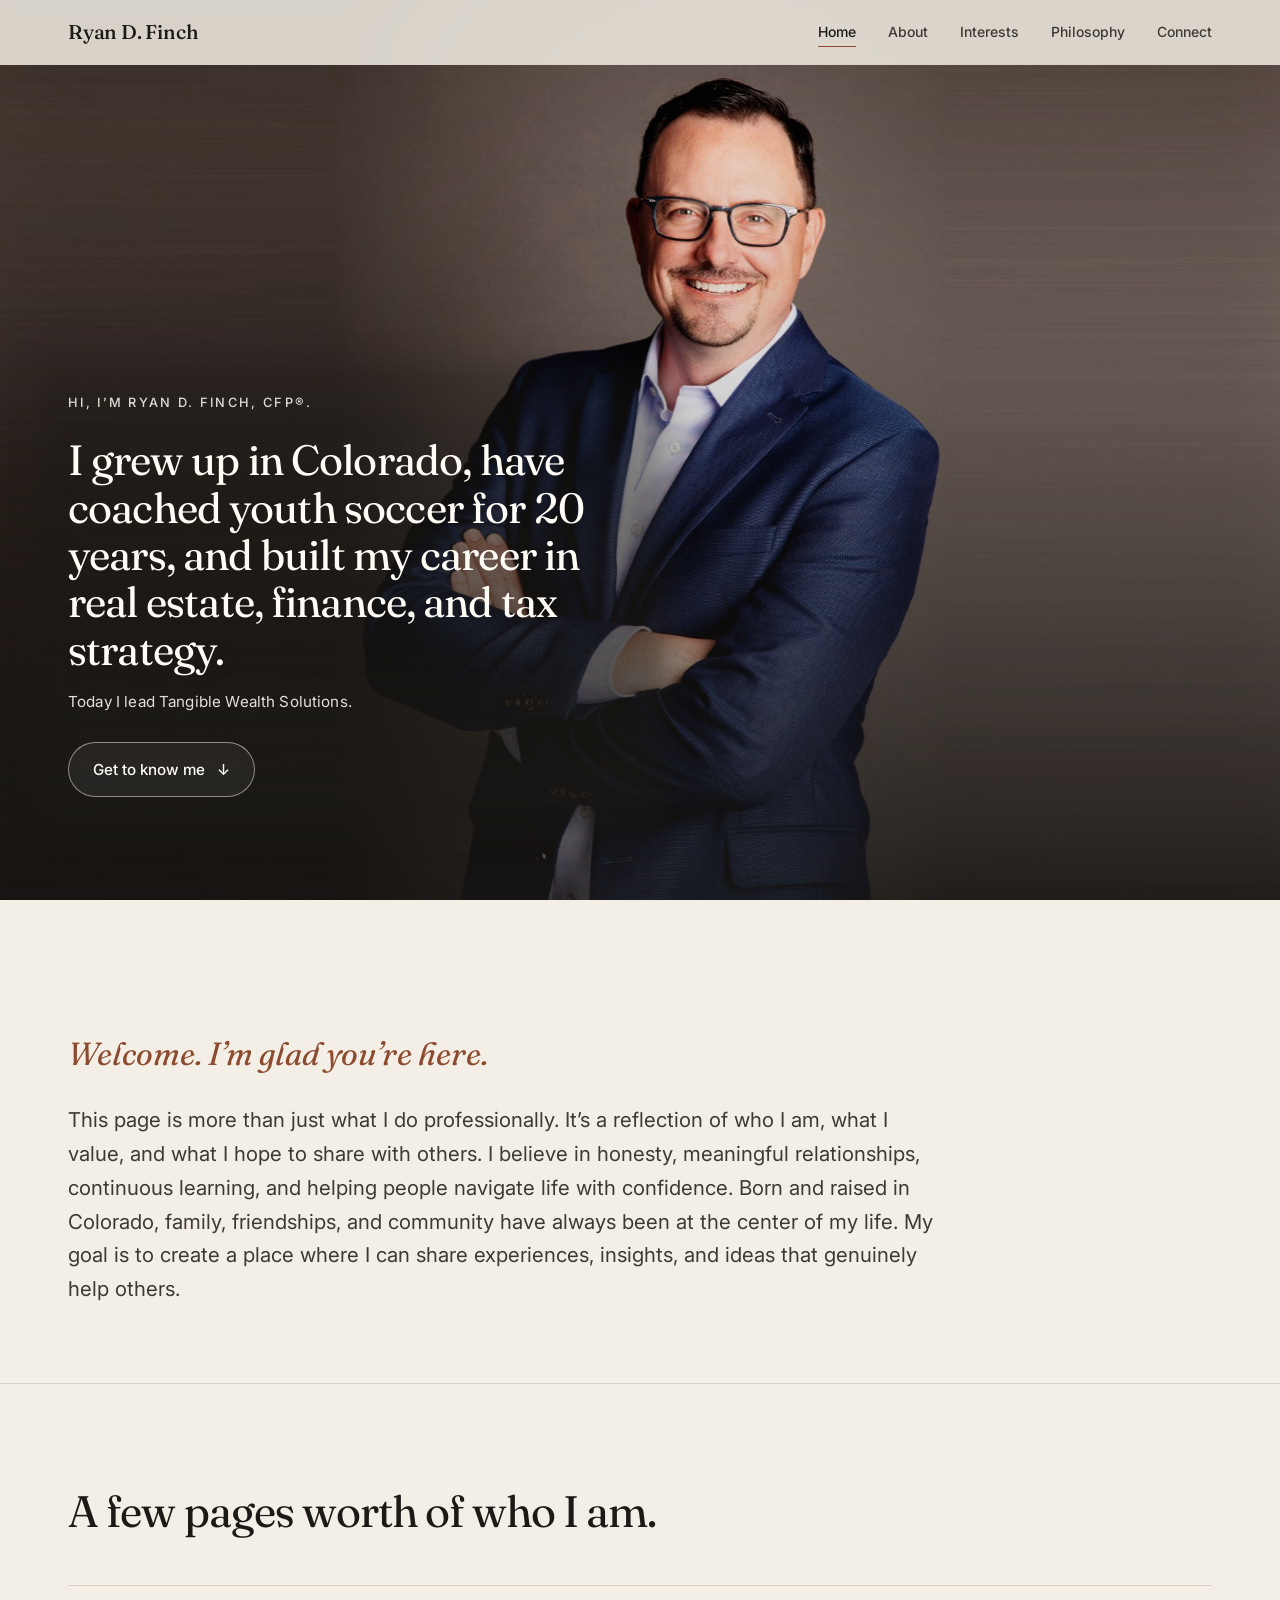
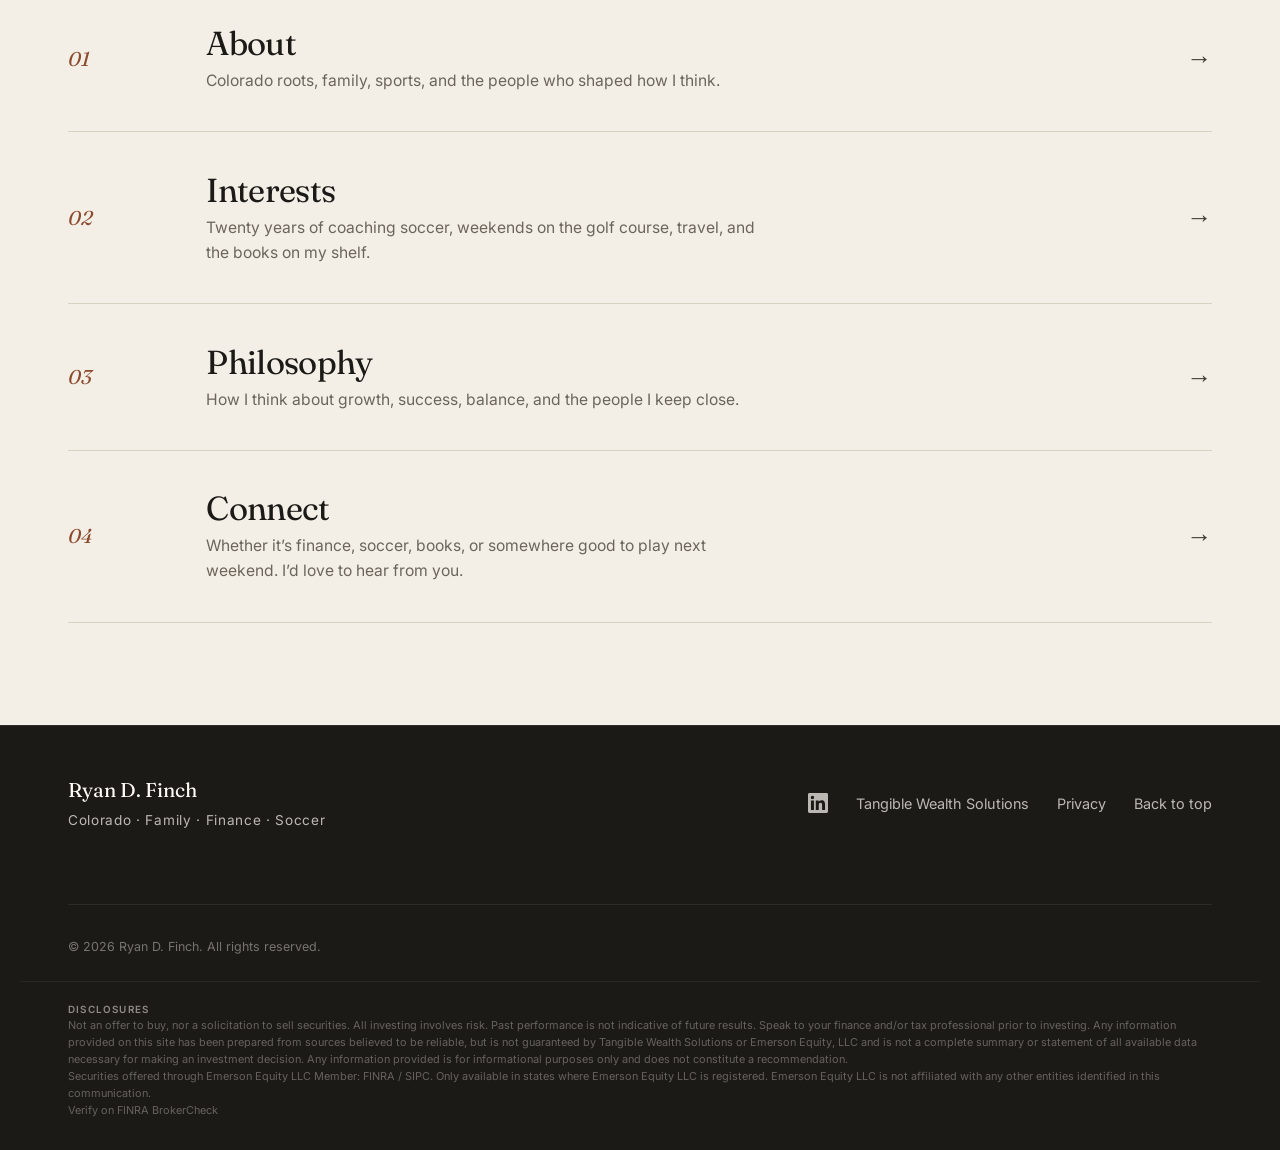
==== commit 2a8ebe5e: "minor front page updates" ====
--- a/index.html
+++ b/index.html
@@ -100,13 +100,15 @@
       <img src="assets_hero.jpg" alt="Ryan D. Finch, CFP&reg;, President of Tangible Wealth Solutions" />
     </div>
     <div class="hero__overlay">
-      <h1 class="hero__eyebrow">Hi, I&rsquo;m Ryan D. Finch, CFP&reg;.</h1>
-      <p class="hero__headline">I grew up in Colorado, coached kids&rsquo; soccer for twenty years, and built my career in real estate and finance&mdash;eventually found a real passion for tax strategy along the way.</p>
-      <p class="hero__sub">Today I lead <a class="inline-link" href="https://tangiblewealthsolutions.com/" target="_blank" rel="noopener">Tangible Wealth Solutions</a>.</p>
-      <a class="hero__cta" href="about.html">
-        <span>Get to know me</span>
-        <span class="arrow" aria-hidden="true">&darr;</span>
-      </a>
+      <div class="hero__panel">
+        <h1 class="hero__eyebrow">Hi, I&rsquo;m Ryan D. Finch, CFP&reg;.</h1>
+        <p class="hero__headline">I grew up in Colorado, have coached youth soccer for 20 years, and built my career in real estate, finance, and tax strategy.</p>
+        <p class="hero__sub">Today I lead <a class="inline-link" href="https://tangiblewealthsolutions.com/" target="_blank" rel="noopener">Tangible Wealth Solutions</a>.</p>
+        <a class="hero__cta" href="about.html">
+          <span>Get to know me</span>
+          <span class="arrow" aria-hidden="true">&darr;</span>
+        </a>
+      </div>
     </div>
   </section>
 
--- a/styles.css
+++ b/styles.css
@@ -1012,3 +1012,48 @@
 .hero .inline-link:focus-visible,
 .footer .inline-link:hover,
 .footer .inline-link:focus-visible { color: #D4B55A; }
+
+/* Hero text panel: translucent box behind the copy, solid in the middle
+   with a feathered (blurred) edge so it fades into the photo */
+.hero__panel {
+  --panel-pad: clamp(1.25rem, 2.4vw, 2rem);
+  position: relative;
+  isolation: isolate;
+  display: inline-block;
+  max-width: 100%;
+  padding: var(--panel-pad);
+  margin-left: calc(-1 * var(--panel-pad));
+}
+.hero__panel::before {
+  content: "";
+  position: absolute;
+  inset: 0;
+  z-index: -1;
+  background: rgba(28, 26, 23, 0.58);
+  border-radius: 24px;
+  filter: blur(14px);
+}
+.hero__panel .hero__sub { margin-bottom: 1.75rem; }
+/* Desktop: keep the panel to the left of the portrait */
+@media (min-width: 900px) {
+  /* Lighter at the top, where the photo background is lighter */
+  .hero__panel::before {
+    background: linear-gradient(
+      180deg,
+      rgba(28, 26, 23, 0.30) 0%,
+      rgba(28, 26, 23, 0.45) 40%,
+      rgba(28, 26, 23, 0.50) 100%
+    );
+  }
+  .hero__panel .hero__headline {
+    font-size: clamp(1.85rem, 3.3vw, 3.1rem);
+    max-width: 21ch;
+  }
+}
+@media (max-width: 720px) {
+  .hero__panel {
+    --panel-pad: 1.1rem;
+    margin-left: 0;
+  }
+  .hero__panel::before { filter: blur(12px); }
+}
